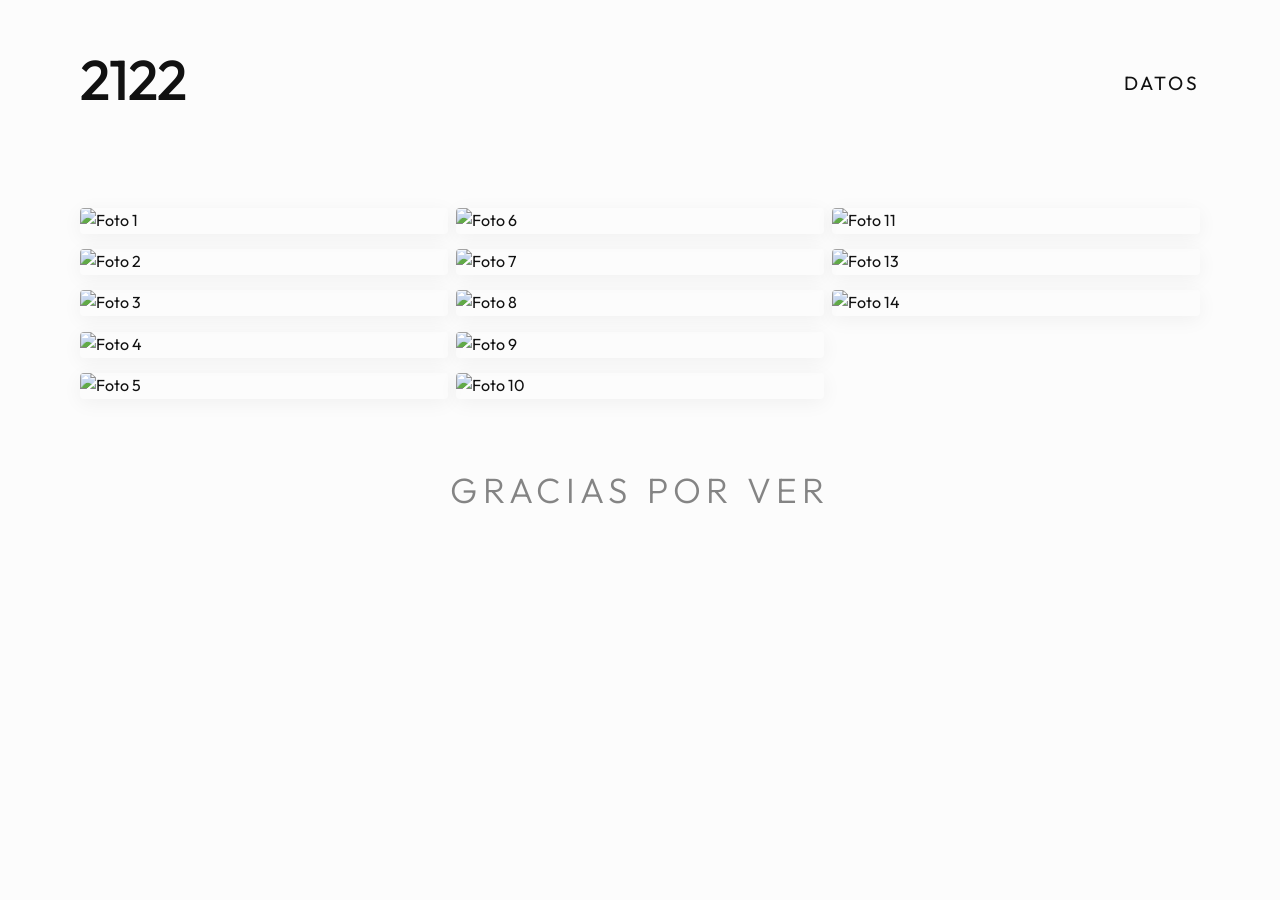
==== index.html @ a818519c "Add files via upload" ====
<!DOCTYPE html>
<html lang="es">
<head>
    <meta charset="UTF-8">
    <meta name="viewport" content="width=device-width, initial-scale=1.0">
    <title>2122</title>
    <meta name="description" content="Una colección de fotos sacadas con mi teléfono.">
    <link rel="stylesheet" href="css/style.css?v=33">
    <link rel="preconnect" href="https://fonts.googleapis.com">
    <link rel="preconnect" href="https://fonts.gstatic.com" crossorigin>
    <link href="https://fonts.googleapis.com/css2?family=Outfit:wght@200;300;400;500;600&display=swap" rel="stylesheet">
</head>
<body>
    <header class="site-header">
        <div class="logo-container">
            <a href="index.html" class="site-logo-text">2122</a>
        </div>
        <nav class="nav-container">
            <a href="#" id="open-datos">Datos</a>
        </nav>
    </header>

    <div id="datos-overlay" class="overlay">
        <header class="site-header overlay-header">
            <div class="logo-container">
                <span class="site-logo-text">2122</span>
            </div>
            <nav class="nav-container">
                <a href="#" id="close-datos" class="close-btn">×</a>
            </nav>
        </header>
        <main class="main-content datos-content">
            <p class="intro-text">
                No es algo profesional. Me gusta sacar fotos porque me transmiten algo, tambien puedo guardar un recuerdo de lo que pasaba en ese momento. Por ahora hay pocas fotos.
            </p>
        </main>
    </div>

    <main class="main-content full-width">
        <div class="category-grid">
            <div class="category-item">
                <img src="img/portada1.jpg" alt="Foto 1">
            </div>
            <div class="category-item">
                <img src="img/portada2.jpg" alt="Foto 2">
            </div>
            <div class="category-item">
                <img src="img/portada3.jpg" alt="Foto 3">
            </div>
            <div class="category-item">
                <img src="img/portada4.jpg" alt="Foto 4">
            </div>
            <div class="category-item">
                <img src="img/portada5.jpg" alt="Foto 5">
            </div>
            <div class="category-item">
                <img src="img/portada6.jpg" alt="Foto 6">
            </div>
            <div class="category-item">
                <img src="img/portada7.jpg" alt="Foto 7">
            </div>
            <div class="category-item">
                <img src="img/portada8.jpg" alt="Foto 8">
            </div>
            <div class="category-item">
                <img src="img/portada9.jpg" alt="Foto 9">
            </div>
            <div class="category-item">
                <img src="img/portada10.jpg" alt="Foto 10">
            </div>
            <div class="category-item">
                <img src="img/portada11.jpg" alt="Foto 11">
            </div>
            <div class="category-item">
                <img src="img/portada13.jpg" alt="Foto 13">
            </div>
            <div class="category-item">
                <img src="img/portada14.jpg" alt="Foto 14">
            </div>
        </div>
    </main>
    <footer class="site-footer">
        <p>Gracias por Ver</p>
    </footer>
    <script src="js/lightbox.js?v=33"></script>
</body>
</html>
---- css/style.css ----
:root {
    --bg-color: #fcfcfc;
    --text-color: #111111;
    --accent-color: #666666;
    --overlay-bg: rgba(252, 252, 252, 0.85);
}

@media (prefers-color-scheme: dark) {
    :root {
        --bg-color: #121212;
        --text-color: #eaeaea;
        --accent-color: #aaaaaa;
        --overlay-bg: rgba(18, 18, 18, 0.85);
    }
}

* {
    box-sizing: border-box;
    margin: 0;
    padding: 0;
}

body {
    background-color: var(--bg-color);
    color: var(--text-color);
    font-family: 'Outfit', -apple-system, BlinkMacSystemFont, "Segoe UI", Roboto, Helvetica, Arial, sans-serif;
    line-height: 1.6;
    padding: 3rem 5rem;
    min-height: 100vh;
    -webkit-font-smoothing: antialiased;
}

/* Header */
.site-header {
    display: flex;
    justify-content: space-between;
    align-items: center;
    margin-bottom: 6rem;
    min-height: 4rem; /* Standard height for desktop */
}

.nav-container {
    display: flex;
    justify-content: flex-end;
    align-items: center;
    min-width: 80px; /* Ensure space for the buttons */
}

.nav-container a {
    color: var(--text-color);
    text-decoration: none;
    font-size: 1.2rem;
    font-weight: 400;
    text-transform: uppercase;
    letter-spacing: 0.15em;
    transition: all 0.4s cubic-bezier(0.16, 1, 0.3, 1);
    position: relative;
    padding-bottom: 4px;
}

#open-datos {
    margin-top: 10px;
}

.nav-container a.close-btn {
    font-size: 3rem;
    font-weight: 300;
    line-height: 1;
    padding-bottom: 0;
}

.nav-container a.close-btn::after {
    display: none;
}

.nav-container a::after {
    content: '';
    position: absolute;
    width: 0;
    height: 1px;
    bottom: 0;
    right: 0;
    background-color: var(--text-color);
    transition: width 0.4s cubic-bezier(0.16, 1, 0.3, 1);
}

.nav-container a:hover::after {
    width: 100%;
    left: 0;
    right: auto;
}

.nav-container a:hover {
    opacity: 0.8;
    transform: translateX(-3px);
}

.nav-container .current-album {
    margin-top: 1rem;
    font-size: 0.95rem;
    color: var(--accent-color);
}

.logo-container {
    display: flex;
    justify-content: flex-start;
}

.site-logo-text {
    font-size: 3.5rem;
    font-weight: 500;
    letter-spacing: -0.02em;
    color: var(--text-color);
    text-decoration: none;
    line-height: 1;
    transition: all 0.4s cubic-bezier(0.16, 1, 0.3, 1);
}

.site-logo-text:hover {
    color: var(--accent-color);
    transform: translateY(-2px);
}

/* Main Content - Index */
.main-content {
    max-width: 800px;
}

.main-content.full-width {
    max-width: 1500px;
    margin: 0 auto;
}

.category-grid {
    column-count: 3;
    column-gap: 0.5rem;
    width: 100%;
}

@media (max-width: 1200px) {
    .category-grid {
        column-count: 2;
    }
}

.category-item {
    width: 100%;
    overflow: hidden;
    display: inline-block; /* Essential for masonry */
    margin-bottom: 0.5rem; /* Gap between items in the same column */
    break-inside: avoid; /* Prevent items from splitting between columns */
    border-radius: 4px;
    box-shadow: 0 4px 20px rgba(0,0,0,0.05);
    transition: transform 0.6s cubic-bezier(0.16, 1, 0.3, 1), box-shadow 0.6s ease;
}

.category-item img {
    width: 100%;
    height: auto;
    display: block;
    transition: transform 0.8s cubic-bezier(0.16, 1, 0.3, 1), filter 0.8s ease;
    filter: grayscale(15%);
    cursor: pointer;
}

@media (hover: hover) {
    .category-item:hover {
        box-shadow: 0 10px 30px rgba(0,0,0,0.1);
    }

    .category-item:hover img {
        transform: scale(1.03);
        filter: grayscale(0%);
    }
    
    .category-item:hover .category-overlay {
        opacity: 1;
    }
}

.category-overlay {
    position: absolute;
    top: 0;
    left: 0;
    width: 100%;
    height: 100%;
    display: flex;
    justify-content: center;
    align-items: center;
    opacity: 0;
    transition: opacity 0.4s ease;
    pointer-events: none;
}

.category-title {
    color: #ffffff;
    font-size: 2.5rem;
    font-weight: 300;
    letter-spacing: 0.05em;
    text-shadow: 0 4px 12px rgba(0,0,0,0.4);
}

/* Datos Content */
.datos-content {
    max-width: 900px;
    margin: 0 auto;
    text-align: center;
    display: flex;
    flex-direction: column;
    justify-content: center;
    align-items: center;
    min-height: 60vh; /* Centers the text vertically in the viewport */
}

.intro-text {
    font-size: 2.2rem;
    font-weight: 200;
    line-height: 1.4;
    letter-spacing: -0.01em;
    margin-top: 5rem;
}

/* Gallery View */
.gallery-content {
    width: 100%;
    display: flex;
    flex-direction: column;
    align-items: center;
}

.gallery-title {
    font-size: 3.5rem;
    font-weight: 300;
    letter-spacing: 0.15em;
    text-transform: uppercase;
    text-align: center;
    margin-top: 2rem;
    margin-bottom: 8rem;
}

.vertical-gallery {
    width: 100%;
    max-width: 1100px;
    display: flex;
    flex-direction: column;
    gap: 5rem;
}

.gallery-row {
    width: 100%;
}

.gallery-row img {
    width: 100%;
    height: auto;
    display: block;
    cursor: pointer;
    transition: transform 0.4s ease;
}

.gallery-row img:hover {
    transform: scale(1.01);
}

/* ========================
   ANIMATIONS
======================== */

@keyframes fadeUp {
    from {
        opacity: 0;
        transform: translateY(16px);
    }
    to {
        opacity: 1;
        transform: translateY(0);
    }
}

@keyframes fadeIn {
    from { opacity: 0; }
    to   { opacity: 1; }
}

/* Header entrance */
.site-header {
    animation: fadeUp 0.5s ease both;
}

/* Grid photos: staggered fade-up */
.category-item {
    animation: fadeUp 0.5s ease both;
}

/* Stagger each photo slightly */
.category-item:nth-child(1)  { animation-delay: 0.05s; }
.category-item:nth-child(2)  { animation-delay: 0.10s; }
.category-item:nth-child(3)  { animation-delay: 0.15s; }
.category-item:nth-child(4)  { animation-delay: 0.20s; }
.category-item:nth-child(5)  { animation-delay: 0.25s; }
.category-item:nth-child(6)  { animation-delay: 0.30s; }
.category-item:nth-child(7)  { animation-delay: 0.35s; }
.category-item:nth-child(8)  { animation-delay: 0.40s; }
.category-item:nth-child(9)  { animation-delay: 0.45s; }
.category-item:nth-child(10) { animation-delay: 0.50s; }
.category-item:nth-child(11) { animation-delay: 0.55s; }
.category-item:nth-child(12) { animation-delay: 0.60s; }
.category-item:nth-child(13) { animation-delay: 0.65s; }

/* Footer */
.site-footer {
    animation: fadeIn 0.8s ease 0.3s both;
}

/* Intro text (datos page) */
.intro-text {
    animation: fadeUp 0.6s ease 0.15s both;
}

/* Gallery rows */
.gallery-row {
    animation: fadeUp 0.5s ease both;
}
.gallery-row:nth-child(1) { animation-delay: 0.05s; }
.gallery-row:nth-child(2) { animation-delay: 0.15s; }
.gallery-row:nth-child(3) { animation-delay: 0.25s; }
.gallery-row:nth-child(4) { animation-delay: 0.35s; }
.gallery-row:nth-child(5) { animation-delay: 0.45s; }

/* GPU optimization: promote animated elements */
.category-item,
.gallery-row,
.site-header,
.intro-text {
    will-change: opacity, transform;
}

/* Remove will-change after animation ends to free memory */
.category-item.animated,
.gallery-row.animated {
    will-change: auto;
}

/* Respect user preference for reduced motion */
@media (prefers-reduced-motion: reduce) {
    *, *::before, *::after {
        animation-duration: 0.01ms !important;
        animation-delay: 0.01ms !important;
        transition-duration: 0.01ms !important;
    }
}

/* Footer */
.site-footer {
    padding: 3rem 0 2rem 0;
    text-align: center;
}

.site-footer p {
    font-size: 2.2rem;
    font-weight: 300;
    letter-spacing: 0.15em;
    text-transform: uppercase;
    color: var(--accent-color);
    opacity: 0.8;
}

/* Lightbox */
#lightbox {
    position: fixed;
    top: 0;
    left: 0;
    width: 100%;
    height: 100%;
    background: rgba(0, 0, 0, 0.95);
    display: flex;
    justify-content: center;
    align-items: center;
    opacity: 0;
    pointer-events: none;
    transition: opacity 0.4s cubic-bezier(0.16, 1, 0.3, 1);
    z-index: 1000;
    backdrop-filter: blur(10px);
    -webkit-backdrop-filter: blur(10px);
}

#lightbox.active {
    opacity: 1;
    pointer-events: all;
}

#lightbox img {
    max-width: 90%;
    max-height: 90%;
    object-fit: contain;
    transform: scale(0.95);
    transition: transform 0.5s cubic-bezier(0.16, 1, 0.3, 1);
    box-shadow: 0 20px 50px rgba(0,0,0,0.5);
}

#lightbox.active img {
    transform: scale(1);
}

#lightbox::after {
    content: '×';
    position: absolute;
    top: 2rem;
    right: 2rem;
    color: white;
    font-size: 3rem;
    font-weight: 200;
    cursor: pointer;
    line-height: 1;
}

/* Overlay System */
.overlay {
    position: fixed;
    top: 0;
    left: 0;
    width: 100%;
    height: 100%;
    background-color: var(--overlay-bg); /* Semi-transparent for blur */
    backdrop-filter: blur(15px);
    -webkit-backdrop-filter: blur(15px);
    z-index: 2000;
    opacity: 0;
    pointer-events: none;
    transition: opacity 0.5s cubic-bezier(0.16, 1, 0.3, 1);
    padding: 3rem 5rem;
    overflow-y: auto;
}

.overlay.active {
    opacity: 1;
    pointer-events: all;
}

.overlay-header {
    margin-bottom: 0; /* Align perfectly since content is centered vertically */
    position: absolute;
    top: 3rem;
    left: 5rem;
    right: 5rem;
}

/* Mobile responsive */
@media (max-width: 768px) {
    body {
        padding: 2rem 1.5rem;
    }
    
    .site-header {
        margin-bottom: 2rem;
        min-height: 3rem; /* Standard height for mobile */
    }

    .category-grid {
        display: flex;
        flex-direction: column;
        gap: 0.5rem;
    }

    .site-logo-text {
        font-size: 2.2rem;
    }

    .nav-container a {
        font-size: 1.05rem;
    }

    #open-datos {
        margin-top: -2px;
    }

    .nav-container a.close-btn {
        font-size: 2.5rem;
    }

    .gallery-title {
        font-size: 2.5rem;
        margin-bottom: 2rem;
    }
    
    .intro-text {
        font-size: 1.4rem;
        margin-top: 3rem;
    }
    
    .logo-right img {
        max-width: 60px;
    }

    .site-footer p {
        font-size: 1.2rem;
        letter-spacing: 0.05em;
    }

    .overlay {
        padding: 2rem 1.5rem;
    }

    .overlay-header {
        top: 2rem;
        left: 1.5rem;
        right: 1.5rem;
    }
}
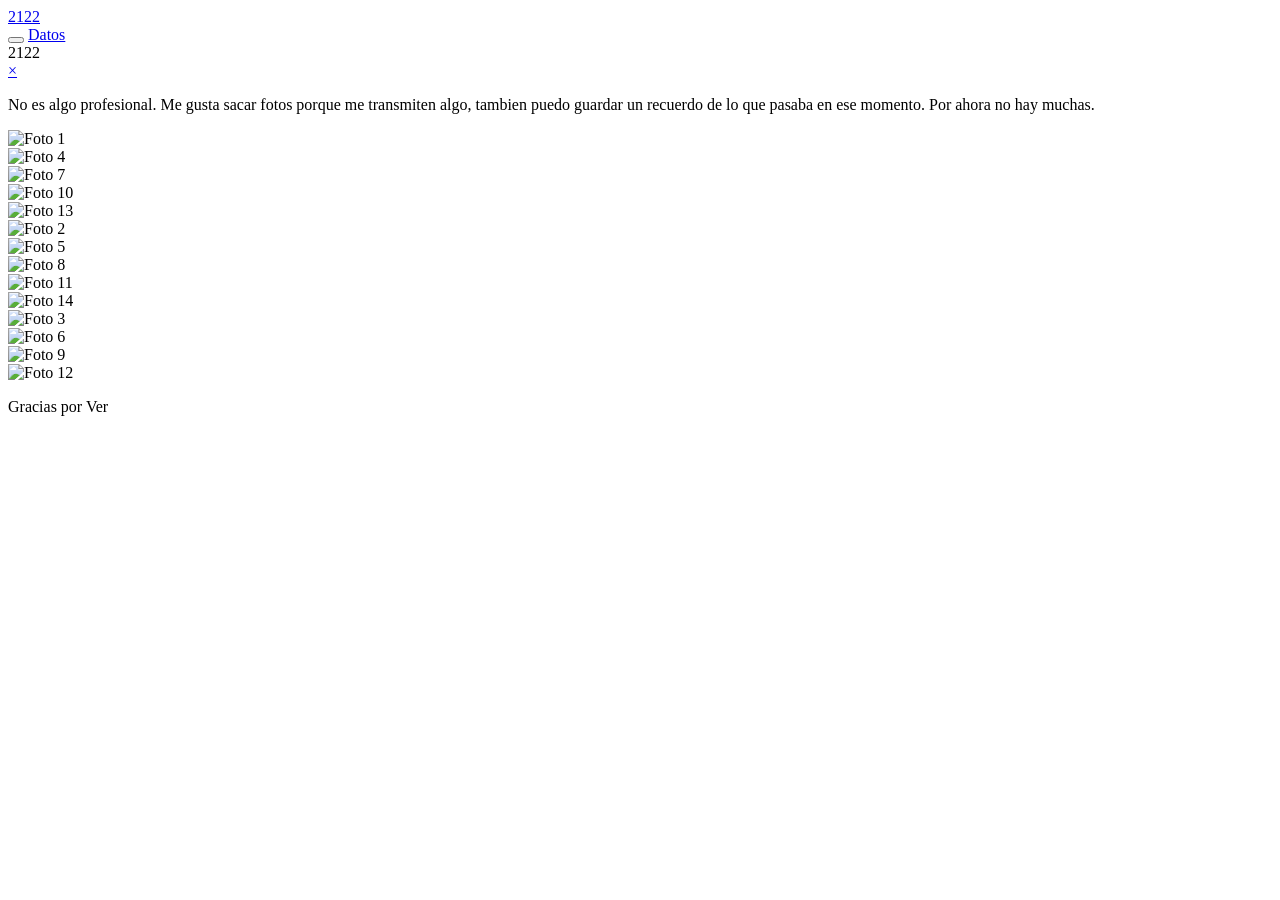
==== commit eda38bf6: "Add files via upload" ====
--- a/index.html
+++ b/index.html
@@ -1,21 +1,36 @@
 <!DOCTYPE html>
 <html lang="es">
+
 <head>
     <meta charset="UTF-8">
     <meta name="viewport" content="width=device-width, initial-scale=1.0">
     <title>2122</title>
-    <meta name="description" content="Una colección de fotos sacadas con mi teléfono.">
-    <link rel="stylesheet" href="css/style.css?v=33">
+    <meta name="description" content="Fotos">
+    <meta property="og:title" content="2122">
+    <meta property="og:description" content="Fotos">
+    <meta property="og:type" content="website">
+    <meta property="og:image" content="img/portada1.jpg">
+    <link rel="stylesheet" href="css/style.css?v=42">
     <link rel="preconnect" href="https://fonts.googleapis.com">
     <link rel="preconnect" href="https://fonts.gstatic.com" crossorigin>
     <link href="https://fonts.googleapis.com/css2?family=Outfit:wght@200;300;400;500;600&display=swap" rel="stylesheet">
+    <script>
+        if ('scrollRestoration' in history) {
+            history.scrollRestoration = 'manual';
+        }
+        window.addEventListener('load', function () {
+            window.scrollTo(0, 0);
+        });
+    </script>
 </head>
+
 <body>
     <header class="site-header">
         <div class="logo-container">
             <a href="index.html" class="site-logo-text">2122</a>
         </div>
         <nav class="nav-container">
+            <button id="theme-toggle" class="theme-btn" aria-label="Cambiar tema"></button>
             <a href="#" id="open-datos">Datos</a>
         </nav>
     </header>
@@ -31,57 +46,68 @@
         </header>
         <main class="main-content datos-content">
             <p class="intro-text">
-                No es algo profesional. Me gusta sacar fotos porque me transmiten algo, tambien puedo guardar un recuerdo de lo que pasaba en ese momento. Por ahora hay pocas fotos.
+                No es algo profesional. Me gusta sacar fotos porque me transmiten algo, tambien puedo guardar un
+                recuerdo de lo que pasaba en ese momento. Por ahora no hay muchas.
             </p>
         </main>
     </div>
 
     <main class="main-content full-width">
         <div class="category-grid">
-            <div class="category-item">
-                <img src="img/portada1.jpg" alt="Foto 1">
+            <!-- Columna 1 Visual -->
+            <div class="category-item" style="order: 1;">
+                <img src="img/portada1.jpg" alt="Foto 1" data-date="2023">
             </div>
-            <div class="category-item">
-                <img src="img/portada2.jpg" alt="Foto 2">
+            <div class="category-item" style="order: 4;">
+                <img src="img/portada4.jpg" alt="Foto 4" data-date="2026">
             </div>
-            <div class="category-item">
-                <img src="img/portada3.jpg" alt="Foto 3">
+            <div class="category-item" style="order: 7;">
+                <img src="img/portada7.jpg" alt="Foto 7" data-date="2024">
             </div>
-            <div class="category-item">
-                <img src="img/portada4.jpg" alt="Foto 4">
+            <div class="category-item" style="order: 10;">
+                <img src="img/portada10.jpg" alt="Foto 10" data-date="2025">
             </div>
-            <div class="category-item">
-                <img src="img/portada5.jpg" alt="Foto 5">
+            <div class="category-item" style="order: 13;">
+                <img src="img/portada13.jpg" alt="Foto 13" data-date="2024">
             </div>
-            <div class="category-item">
-                <img src="img/portada6.jpg" alt="Foto 6">
+
+            <!-- Columna 2 Visual -->
+            <div class="category-item" style="order: 2;">
+                <img src="img/portada2.jpg" alt="Foto 2" data-date="2024">
             </div>
-            <div class="category-item">
-                <img src="img/portada7.jpg" alt="Foto 7">
+            <div class="category-item" style="order: 5;">
+                <img src="img/portada5.jpg" alt="Foto 5" data-date="2023">
             </div>
-            <div class="category-item">
-                <img src="img/portada8.jpg" alt="Foto 8">
+            <div class="category-item" style="order: 8;">
+                <img src="img/portada8.jpg" alt="Foto 8" data-date="2023">
             </div>
-            <div class="category-item">
-                <img src="img/portada9.jpg" alt="Foto 9">
+            <div class="category-item" style="order: 11;">
+                <img src="img/portada11.jpg" alt="Foto 11" data-date="2026">
             </div>
-            <div class="category-item">
-                <img src="img/portada10.jpg" alt="Foto 10">
+            <div class="category-item" style="order: 14;">
+                <img src="img/portada14.jpg" alt="Foto 14" data-date="2026">
             </div>
-            <div class="category-item">
-                <img src="img/portada11.jpg" alt="Foto 11">
+
+            <!-- Columna 3 Visual -->
+            <div class="category-item" style="order: 3;">
+                <img src="img/portada3.jpg" alt="Foto 3" data-date="2026">
             </div>
-            <div class="category-item">
-                <img src="img/portada13.jpg" alt="Foto 13">
+            <div class="category-item" style="order: 6;">
+                <img src="img/portada6.jpg" alt="Foto 6" data-date="2024">
             </div>
-            <div class="category-item">
-                <img src="img/portada14.jpg" alt="Foto 14">
+            <div class="category-item" style="order: 9;">
+                <img src="img/portada9.jpg" alt="Foto 9" data-date="2024">
+            </div>
+            <div class="category-item" style="order: 12;">
+                <img src="img/portada12.jpg" alt="Foto 12" data-date="2023">
             </div>
         </div>
     </main>
     <footer class="site-footer">
         <p>Gracias por Ver</p>
     </footer>
-    <script src="js/lightbox.js?v=33"></script>
+    <script src="js/theme.js?v=4"></script>
+    <script src="js/lightbox.js?v=35"></script>
 </body>
-</html>
+
+</html>
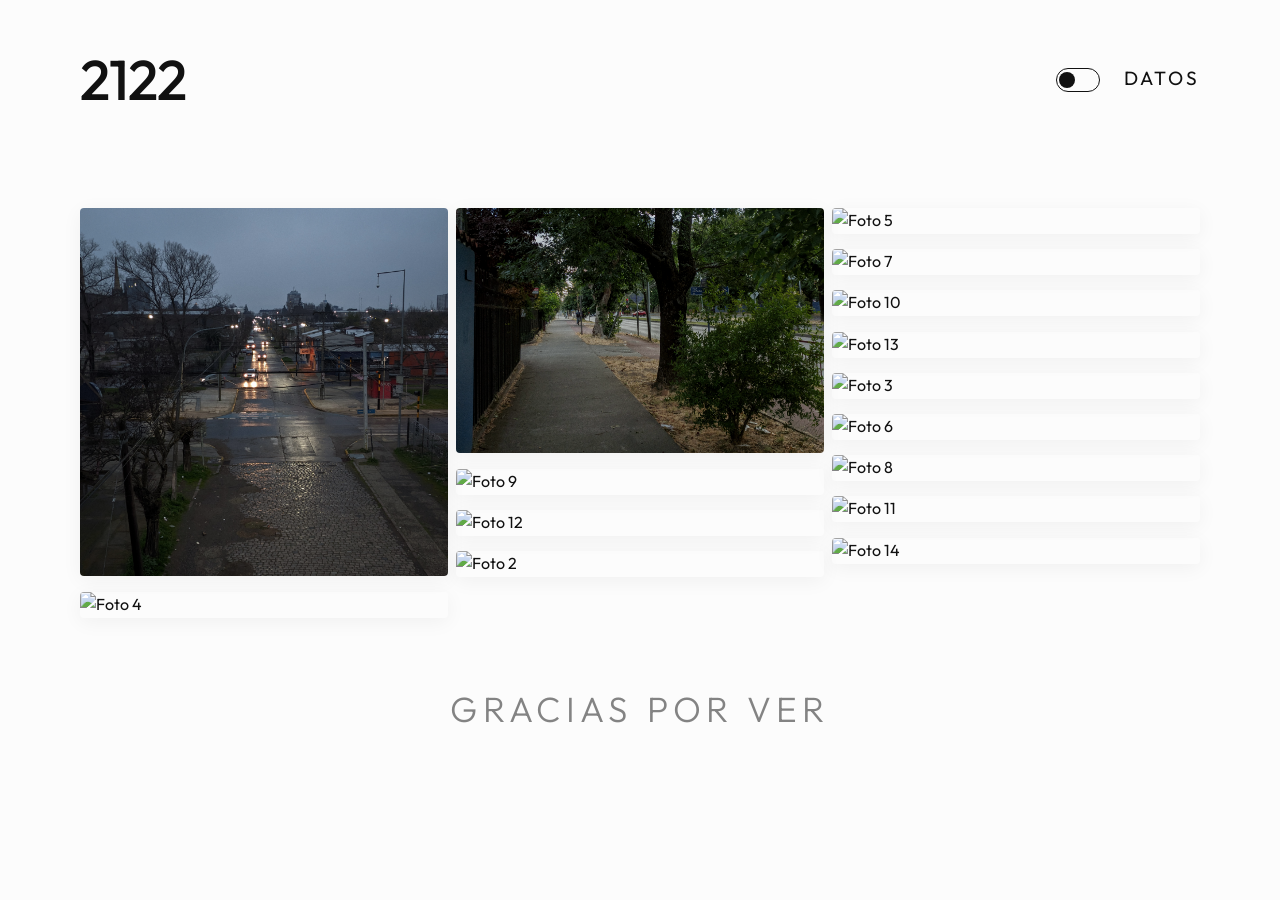
==== commit ae81d19e: "Add files via upload" ====
--- a/index.html
+++ b/index.html
@@ -10,7 +10,7 @@
     <meta property="og:description" content="Fotos">
     <meta property="og:type" content="website">
     <meta property="og:image" content="img/portada1.jpg">
-    <link rel="stylesheet" href="css/style.css?v=42">
+    <link rel="stylesheet" href="css/style.css?v=43">
     <link rel="preconnect" href="https://fonts.googleapis.com">
     <link rel="preconnect" href="https://fonts.gstatic.com" crossorigin>
     <link href="https://fonts.googleapis.com/css2?family=Outfit:wght@200;300;400;500;600&display=swap" rel="stylesheet">
@@ -56,50 +56,53 @@
         <div class="category-grid">
             <!-- Columna 1 Visual -->
             <div class="category-item" style="order: 1;">
-                <img src="img/portada1.jpg" alt="Foto 1" data-date="2023">
+                <img src="img/portada1.jpg" alt="Foto 1" data-date="08 / 2023">
             </div>
             <div class="category-item" style="order: 4;">
-                <img src="img/portada4.jpg" alt="Foto 4" data-date="2026">
+                <img src="img/portada4.jpg" alt="Foto 4" data-date="02 / 2026">
             </div>
             <div class="category-item" style="order: 7;">
-                <img src="img/portada7.jpg" alt="Foto 7" data-date="2024">
+                <img src="img/portada5.1.jpg" alt="Foto 5.1" data-date="09 / 2025">
             </div>
             <div class="category-item" style="order: 10;">
-                <img src="img/portada10.jpg" alt="Foto 10" data-date="2025">
+                <img src="img/portada9.jpg" alt="Foto 9" data-date="02 / 2024">
             </div>
             <div class="category-item" style="order: 13;">
-                <img src="img/portada13.jpg" alt="Foto 13" data-date="2024">
+                <img src="img/portada12.jpg" alt="Foto 12" data-date="11 / 2023">
             </div>
 
             <!-- Columna 2 Visual -->
             <div class="category-item" style="order: 2;">
-                <img src="img/portada2.jpg" alt="Foto 2" data-date="2024">
+                <img src="img/portada2.jpg" alt="Foto 2" data-date="09 / 2024">
             </div>
             <div class="category-item" style="order: 5;">
-                <img src="img/portada5.jpg" alt="Foto 5" data-date="2023">
+                <img src="img/portada5.jpg" alt="Foto 5" data-date="06 / 2023">
             </div>
             <div class="category-item" style="order: 8;">
-                <img src="img/portada8.jpg" alt="Foto 8" data-date="2023">
+                <img src="img/portada7.jpg" alt="Foto 7" data-date="09 / 2024">
             </div>
             <div class="category-item" style="order: 11;">
-                <img src="img/portada11.jpg" alt="Foto 11" data-date="2026">
+                <img src="img/portada10.jpg" alt="Foto 10" data-date="08 / 2025">
             </div>
             <div class="category-item" style="order: 14;">
-                <img src="img/portada14.jpg" alt="Foto 14" data-date="2026">
+                <img src="img/portada13.jpg" alt="Foto 13" data-date="06 / 2024">
             </div>
 
             <!-- Columna 3 Visual -->
             <div class="category-item" style="order: 3;">
-                <img src="img/portada3.jpg" alt="Foto 3" data-date="2026">
+                <img src="img/portada3.jpg" alt="Foto 3" data-date="02 / 2026">
             </div>
             <div class="category-item" style="order: 6;">
-                <img src="img/portada6.jpg" alt="Foto 6" data-date="2024">
+                <img src="img/portada6.jpg" alt="Foto 6" data-date="09 / 2024">
             </div>
             <div class="category-item" style="order: 9;">
-                <img src="img/portada9.jpg" alt="Foto 9" data-date="2024">
+                <img src="img/portada8.jpg" alt="Foto 8" data-date="08 / 2023">
             </div>
             <div class="category-item" style="order: 12;">
-                <img src="img/portada12.jpg" alt="Foto 12" data-date="2023">
+                <img src="img/portada11.jpg" alt="Foto 11" data-date="02 / 2026">
+            </div>
+            <div class="category-item" style="order: 15;">
+                <img src="img/portada14.jpg" alt="Foto 14" data-date="04 / 2026">
             </div>
         </div>
     </main>
@@ -107,7 +110,7 @@
         <p>Gracias por Ver</p>
     </footer>
     <script src="js/theme.js?v=4"></script>
-    <script src="js/lightbox.js?v=35"></script>
+    <script src="js/lightbox.js?v=36"></script>
 </body>
 
 </html>
--- a/css/style.css
+++ b/css/style.css
@@ -0,0 +1,603 @@
+:root {
+    --bg-color: #fcfcfc;
+    --text-color: #111111;
+    --accent-color: #666666;
+    --overlay-bg: rgba(252, 252, 252, 0.85);
+}
+
+:root[data-theme="dark"] {
+    --bg-color: #121212;
+    --text-color: #eaeaea;
+    --accent-color: #aaaaaa;
+    --overlay-bg: rgba(18, 18, 18, 0.85);
+}
+
+@media (prefers-color-scheme: dark) {
+    :root:not([data-theme="light"]) {
+        --bg-color: #121212;
+        --text-color: #eaeaea;
+        --accent-color: #aaaaaa;
+        --overlay-bg: rgba(18, 18, 18, 0.85);
+    }
+}
+
+* {
+    box-sizing: border-box;
+    margin: 0;
+    padding: 0;
+}
+
+body {
+    background-color: var(--bg-color);
+    color: var(--text-color);
+    font-family: 'Outfit', -apple-system, BlinkMacSystemFont, "Segoe UI", Roboto, Helvetica, Arial, sans-serif;
+    line-height: 1.6;
+    padding: 3rem 5rem;
+    min-height: 100vh;
+    -webkit-font-smoothing: antialiased;
+}
+
+/* Header */
+.site-header {
+    display: flex;
+    justify-content: space-between;
+    align-items: center;
+    margin-bottom: 6rem;
+    min-height: 4rem; /* Standard height for desktop */
+}
+
+.nav-container {
+    display: flex;
+    justify-content: flex-end;
+    align-items: center;
+    min-width: 80px; /* Ensure space for the buttons */
+}
+
+.nav-container a {
+    color: var(--text-color);
+    text-decoration: none;
+    font-size: 1.2rem;
+    font-weight: 400;
+    text-transform: uppercase;
+    letter-spacing: 0.15em;
+    transition: all 0.4s cubic-bezier(0.16, 1, 0.3, 1);
+    position: relative;
+    padding-bottom: 4px;
+}
+
+.theme-btn {
+    width: 44px;
+    height: 24px;
+    border-radius: 12px;
+    border: 1.5px solid var(--text-color);
+    background-color: transparent;
+    cursor: pointer;
+    position: relative;
+    margin-right: 1.5rem;
+    padding: 0;
+    transition: background-color 0.4s cubic-bezier(0.16, 1, 0.3, 1), border-color 0.4s cubic-bezier(0.16, 1, 0.3, 1);
+    display: inline-flex;
+    align-items: center;
+}
+
+.theme-btn::before {
+    content: '';
+    position: absolute;
+    top: 2.5px;
+    left: 2.5px;
+    width: 16px;
+    height: 16px;
+    border-radius: 50%;
+    background-color: var(--text-color);
+    transition: transform 0.4s cubic-bezier(0.16, 1, 0.3, 1), background-color 0.4s cubic-bezier(0.16, 1, 0.3, 1);
+}
+
+:root[data-theme="dark"] .theme-btn {
+    background-color: var(--text-color);
+}
+
+:root[data-theme="dark"] .theme-btn::before {
+    transform: translateX(20px);
+    background-color: var(--bg-color);
+}
+
+.theme-btn:hover {
+    opacity: 0.8;
+}
+
+#open-datos {
+    /* Removed margin-top to keep it vertically aligned with logo */
+}
+
+.nav-container a.close-btn {
+    font-size: 3.5rem;
+    font-weight: 300;
+    line-height: 1;
+    padding-bottom: 0;
+    position: relative;
+    top: -5px;
+}
+
+.nav-container a.close-btn::after {
+    display: none;
+}
+
+.nav-container a::after {
+    content: '';
+    position: absolute;
+    width: 0;
+    height: 1px;
+    bottom: 0;
+    right: 0;
+    background-color: var(--text-color);
+    transition: width 0.4s cubic-bezier(0.16, 1, 0.3, 1);
+}
+
+.nav-container a:hover::after {
+    width: 100%;
+    left: 0;
+    right: auto;
+}
+
+.nav-container a:hover {
+    opacity: 0.8;
+    transform: translateX(-3px);
+}
+
+.nav-container .current-album {
+    margin-top: 1rem;
+    font-size: 0.95rem;
+    color: var(--accent-color);
+}
+
+.logo-container {
+    display: flex;
+    justify-content: flex-start;
+}
+
+.site-logo-text {
+    font-size: 3.5rem;
+    font-weight: 500;
+    letter-spacing: -0.02em;
+    color: var(--text-color);
+    text-decoration: none;
+    line-height: 1;
+    transition: all 0.4s cubic-bezier(0.16, 1, 0.3, 1);
+}
+
+.site-logo-text:hover {
+    color: var(--accent-color);
+    transform: translateY(-2px);
+}
+
+/* Main Content - Index */
+.main-content {
+    max-width: 800px;
+}
+
+.main-content.full-width {
+    max-width: 1500px;
+    margin: 0 auto;
+}
+
+.category-grid {
+    column-count: 3;
+    column-gap: 0.5rem;
+    width: 100%;
+}
+
+@media (max-width: 1200px) {
+    .category-grid {
+        column-count: 2;
+    }
+}
+
+.category-item {
+    width: 100%;
+    overflow: hidden;
+    display: inline-block; /* Essential for masonry */
+    margin-bottom: 0.5rem; /* Gap between items in the same column */
+    break-inside: avoid; /* Prevent items from splitting between columns */
+    border-radius: 4px;
+    box-shadow: 0 4px 20px rgba(0,0,0,0.05);
+    transition: transform 0.6s cubic-bezier(0.16, 1, 0.3, 1), box-shadow 0.6s ease;
+}
+
+.category-item img {
+    width: 100%;
+    height: auto;
+    display: block;
+    transition: transform 0.8s cubic-bezier(0.16, 1, 0.3, 1), filter 0.8s ease;
+    filter: grayscale(15%);
+    cursor: pointer;
+}
+
+@media (hover: hover) {
+    .category-item:hover {
+        box-shadow: 0 10px 30px rgba(0,0,0,0.1);
+    }
+
+    .category-item:hover img {
+        transform: scale(1.03);
+        filter: grayscale(0%);
+    }
+    
+    .category-item:hover .category-overlay {
+        opacity: 1;
+    }
+}
+
+.category-overlay {
+    position: absolute;
+    top: 0;
+    left: 0;
+    width: 100%;
+    height: 100%;
+    display: flex;
+    justify-content: center;
+    align-items: center;
+    opacity: 0;
+    transition: opacity 0.4s ease;
+    pointer-events: none;
+}
+
+.category-title {
+    color: #ffffff;
+    font-size: 2.5rem;
+    font-weight: 300;
+    letter-spacing: 0.05em;
+    text-shadow: 0 4px 12px rgba(0,0,0,0.4);
+}
+
+/* Datos Content */
+.datos-content {
+    max-width: 900px;
+    margin: 0 auto;
+    text-align: center;
+    display: flex;
+    flex-direction: column;
+    justify-content: center;
+    align-items: center;
+    min-height: 60vh; /* Centers the text vertically in the viewport */
+}
+
+.intro-text {
+    font-size: 2.2rem;
+    font-weight: 200;
+    line-height: 1.4;
+    letter-spacing: -0.01em;
+    margin-top: 5rem;
+}
+
+/* Gallery View */
+.gallery-content {
+    width: 100%;
+    display: flex;
+    flex-direction: column;
+    align-items: center;
+}
+
+.gallery-title {
+    font-size: 3.5rem;
+    font-weight: 300;
+    letter-spacing: 0.15em;
+    text-transform: uppercase;
+    text-align: center;
+    margin-top: 2rem;
+    margin-bottom: 8rem;
+}
+
+.vertical-gallery {
+    width: 100%;
+    max-width: 1100px;
+    display: flex;
+    flex-direction: column;
+    gap: 5rem;
+}
+
+.gallery-row {
+    width: 100%;
+}
+
+.gallery-row img {
+    width: 100%;
+    height: auto;
+    display: block;
+    cursor: pointer;
+    transition: transform 0.4s ease;
+}
+
+.gallery-row img:hover {
+    transform: scale(1.01);
+}
+
+/* ========================
+   ANIMATIONS
+======================== */
+
+@keyframes fadeUp {
+    from {
+        opacity: 0;
+        transform: translateY(16px);
+    }
+    to {
+        opacity: 1;
+        transform: translateY(0);
+    }
+}
+
+@keyframes fadeIn {
+    from { opacity: 0; }
+    to   { opacity: 1; }
+}
+
+/* Header entrance */
+.site-header {
+    animation: fadeUp 0.5s ease both;
+}
+
+/* Grid photos: staggered fade-up */
+.category-item {
+    animation: fadeUp 0.5s ease both;
+}
+
+/* Stagger each photo slightly */
+.category-item:nth-child(1)  { animation-delay: 0.05s; }
+.category-item:nth-child(2)  { animation-delay: 0.10s; }
+.category-item:nth-child(3)  { animation-delay: 0.15s; }
+.category-item:nth-child(4)  { animation-delay: 0.20s; }
+.category-item:nth-child(5)  { animation-delay: 0.25s; }
+.category-item:nth-child(6)  { animation-delay: 0.30s; }
+.category-item:nth-child(7)  { animation-delay: 0.35s; }
+.category-item:nth-child(8)  { animation-delay: 0.40s; }
+.category-item:nth-child(9)  { animation-delay: 0.45s; }
+.category-item:nth-child(10) { animation-delay: 0.50s; }
+.category-item:nth-child(11) { animation-delay: 0.55s; }
+.category-item:nth-child(12) { animation-delay: 0.60s; }
+.category-item:nth-child(13) { animation-delay: 0.65s; }
+
+/* Footer */
+.site-footer {
+    animation: fadeIn 0.8s ease 0.3s both;
+}
+
+/* Intro text (datos page) */
+.intro-text {
+    animation: fadeUp 0.6s ease 0.15s both;
+}
+
+/* Gallery rows */
+.gallery-row {
+    animation: fadeUp 0.5s ease both;
+}
+.gallery-row:nth-child(1) { animation-delay: 0.05s; }
+.gallery-row:nth-child(2) { animation-delay: 0.15s; }
+.gallery-row:nth-child(3) { animation-delay: 0.25s; }
+.gallery-row:nth-child(4) { animation-delay: 0.35s; }
+.gallery-row:nth-child(5) { animation-delay: 0.45s; }
+
+/* GPU optimization: promote animated elements */
+.category-item,
+.gallery-row,
+.site-header,
+.intro-text {
+    will-change: opacity, transform;
+}
+
+/* Remove will-change after animation ends to free memory */
+.category-item.animated,
+.gallery-row.animated {
+    will-change: auto;
+}
+
+/* Respect user preference for reduced motion */
+@media (prefers-reduced-motion: reduce) {
+    *, *::before, *::after {
+        animation-duration: 0.01ms !important;
+        animation-delay: 0.01ms !important;
+        transition-duration: 0.01ms !important;
+    }
+}
+
+/* Footer */
+.site-footer {
+    padding: 3rem 0 2rem 0;
+    text-align: center;
+}
+
+.site-footer p {
+    font-size: 2.2rem;
+    font-weight: 300;
+    letter-spacing: 0.15em;
+    text-transform: uppercase;
+    color: var(--accent-color);
+    opacity: 0.8;
+}
+
+/* Lightbox */
+#lightbox {
+    position: fixed;
+    top: 0;
+    left: 0;
+    width: 100%;
+    height: 100%;
+    background: rgba(0, 0, 0, 0.95);
+    display: flex;
+    justify-content: center;
+    align-items: center;
+    opacity: 0;
+    pointer-events: none;
+    transition: opacity 0.4s cubic-bezier(0.16, 1, 0.3, 1);
+    z-index: 1000;
+    backdrop-filter: blur(10px);
+    -webkit-backdrop-filter: blur(10px);
+}
+
+#lightbox.active {
+    opacity: 1;
+    pointer-events: all;
+}
+
+#lightbox img {
+    max-width: 90%;
+    max-height: 90%;
+    object-fit: contain;
+    transform: translateY(30px) scale(0.95);
+    opacity: 0;
+    transition: transform 0.4s cubic-bezier(0.16, 1, 0.3, 1), opacity 0.4s ease;
+    box-shadow: 0 20px 50px rgba(0,0,0,0.5);
+}
+
+#lightbox.active img {
+    transform: translateY(0) scale(1);
+    opacity: 1;
+}
+
+#lightbox.closing {
+    opacity: 0;
+    pointer-events: none;
+}
+
+#lightbox.closing img {
+    transform: translateY(30px) scale(0.95);
+    opacity: 0;
+}
+
+.lightbox-header {
+    position: absolute;
+    top: 2.5rem;
+    left: 2.5rem;
+    right: 2.5rem;
+    display: flex;
+    justify-content: space-between;
+    align-items: center;
+    z-index: 1001;
+    pointer-events: none;
+}
+
+.lightbox-date {
+    color: white;
+    font-size: 1.3rem;
+    font-weight: 300;
+    letter-spacing: 0.15em;
+    opacity: 0.7;
+    position: relative;
+}
+
+.lightbox-close {
+    color: white;
+    font-size: 3.5rem;
+    font-weight: 200;
+    cursor: pointer;
+    line-height: 1;
+    position: relative;
+    top: -5px; /* Ajuste óptico para la X matemática */
+}
+
+#lightbox.active .lightbox-close {
+    pointer-events: auto;
+}
+
+/* Overlay System */
+.overlay {
+    position: fixed;
+    top: 0;
+    left: 0;
+    width: 100%;
+    height: 100%;
+    background-color: var(--overlay-bg); /* Semi-transparent for blur */
+    backdrop-filter: blur(15px);
+    -webkit-backdrop-filter: blur(15px);
+    z-index: 2000;
+    opacity: 0;
+    pointer-events: none;
+    transition: opacity 0.5s cubic-bezier(0.16, 1, 0.3, 1);
+    padding: 3rem 5rem;
+    overflow-y: auto;
+}
+
+.overlay.active {
+    opacity: 1;
+    pointer-events: all;
+}
+
+.overlay-header {
+    margin-bottom: 0; /* Align perfectly since content is centered vertically */
+    position: absolute;
+    top: 3rem;
+    left: 5rem;
+    right: 5rem;
+}
+
+/* Mobile responsive */
+@media (max-width: 768px) {
+    body {
+        padding: 2rem 1.5rem;
+    }
+    
+    .site-header {
+        margin-bottom: 2rem;
+        min-height: 3rem; /* Standard height for mobile */
+    }
+
+    .category-grid {
+        display: flex;
+        flex-direction: column;
+        gap: 0.5rem;
+    }
+
+    .site-logo-text {
+        font-size: 2.2rem;
+    }
+
+    .nav-container a {
+        font-size: 1.05rem;
+    }
+
+    .nav-container a.close-btn {
+        font-size: 2.5rem;
+    }
+
+    .gallery-title {
+        font-size: 2.5rem;
+        margin-bottom: 2rem;
+    }
+    
+    .intro-text {
+        font-size: 1.4rem;
+        margin-top: 3rem;
+    }
+    
+    .logo-right img {
+        max-width: 60px;
+    }
+
+    .lightbox-header {
+        top: 1.5rem;
+        left: 1.5rem;
+        right: 1.5rem;
+    }
+
+    .lightbox-date {
+        font-size: 1.1rem;
+    }
+
+    .lightbox-close {
+        font-size: 2.8rem;
+    }
+
+    .site-footer p {
+        font-size: 1.2rem;
+        letter-spacing: 0.05em;
+    }
+
+    .overlay {
+        padding: 2rem 1.5rem;
+    }
+
+    .overlay-header {
+        top: 2rem;
+        left: 1.5rem;
+        right: 1.5rem;
+    }
+}
